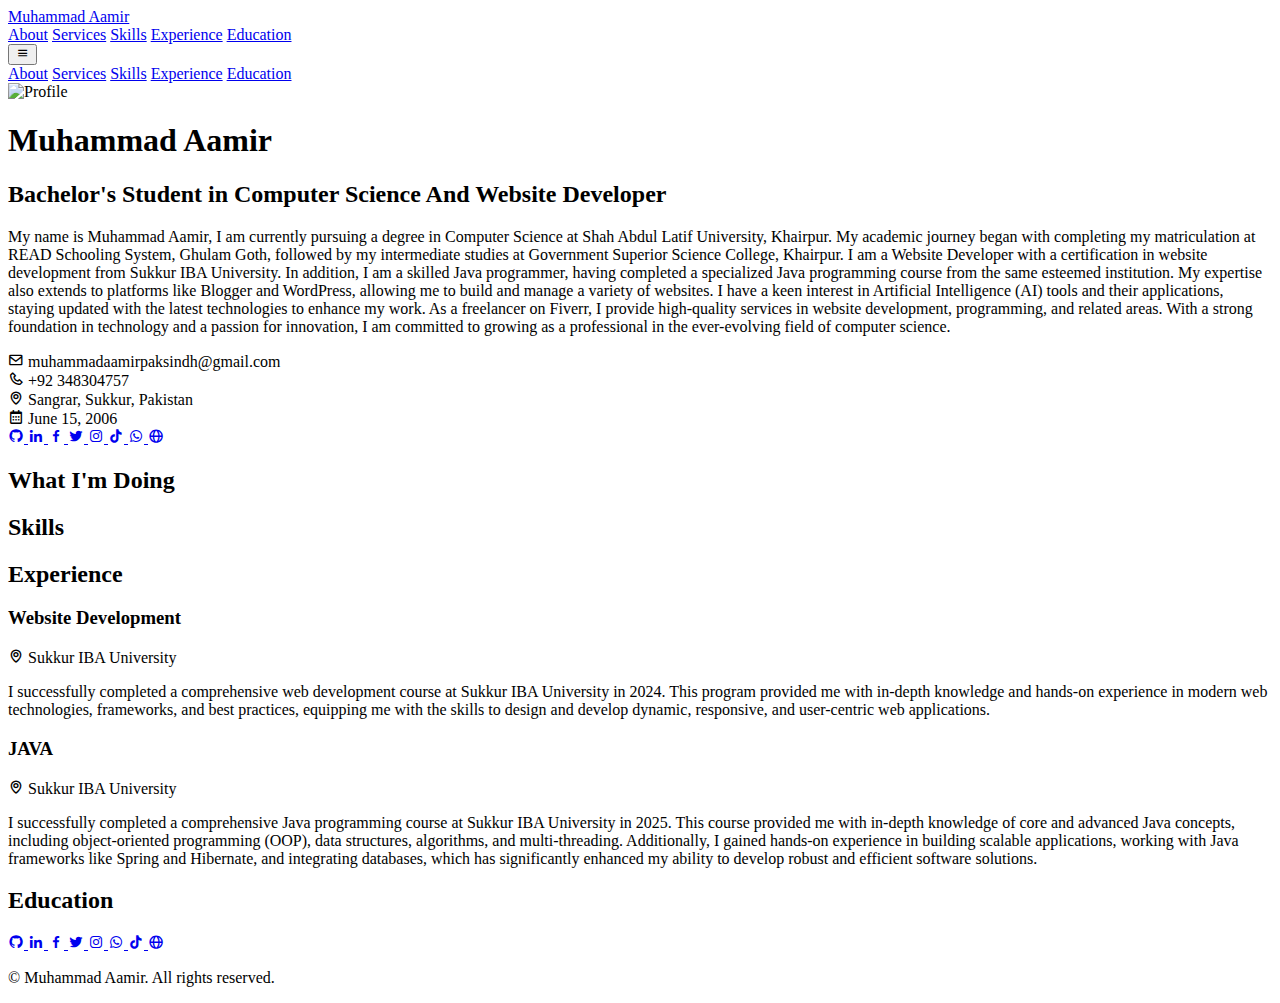
==== index.html @ 749c9304 "Update index.html" ====
<!DOCTYPE html>
<html lang="en">
<head>
    <meta charset="UTF-8">
    <meta name="viewport" content="width=device-width, initial-scale=1.0">
    <title>Muhammad Aamir - Portfolio</title>
    <link rel="stylesheet" href="styles.css">
    <link rel="icon" href="dp.png" type="image/x-icon">
    <link href="https://unpkg.com/boxicons@2.1.4/css/boxicons.min.css" rel="stylesheet">
</head>
<body class="dark">
    <!-- Navigation -->
    <nav class="navbar">
        <div class="container">
            <div class="nav-content">
                <a href="#" class="logo gradient-text">Muhammad Aamir</a>
                
                <div class="nav-links">
                    <a href="#about" class="nav-link">About</a>
                    <a href="#services" class="nav-link">Services</a>
                    <a href="#skills" class="nav-link">Skills</a>
                    <a href="#experience" class="nav-link">Experience</a>
                    <a href="#education" class="nav-link">Education</a>
                </div>

                <button class="mobile-menu-btn">
                    <i class='bx bx-menu'></i>
                </button>
            </div>
        </div>
    </nav>

    <!-- Mobile Menu -->
    <div class="mobile-menu">
        <a href="#about" class="mobile-link">About</a>
        <a href="#services" class="mobile-link">Services</a>
        <a href="#skills" class="mobile-link">Skills</a>
        <a href="#experience" class="mobile-link">Experience</a>
        <a href="#education" class="mobile-link">Education</a>
    </div>

    <!-- Hero Section -->
    <section id="about" class="hero">
        <div class="container">
            <div class="hero-content">
                <div class="profile-container">
                    <div class="profile-border"></div>
                    <img src="dp.png" alt="Profile" class="profile-image">
                </div>
                
                <div class="hero-text">
                    <h1 class="gradient-text">Muhammad Aamir</h1>
                    <h2>Bachelor's Student in Computer Science And Website Developer</h2>
                    <p>My name is Muhammad Aamir, I am currently pursuing a degree in Computer Science at Shah Abdul Latif University, Khairpur. My academic journey began with completing my matriculation at READ Schooling System, Ghulam Goth, followed by my intermediate studies at Government Superior Science College, Khairpur. I am a Website Developer with a certification in website development from Sukkur IBA University. In addition, I am a skilled Java programmer, having completed a specialized Java programming course from the same esteemed institution. My expertise also extends to platforms like Blogger and WordPress, allowing me to build and manage a variety of websites. I have a keen interest in Artificial Intelligence (AI) tools and their applications, staying updated with the latest technologies to enhance my work. As a freelancer on Fiverr, I provide high-quality services in website development, programming, and related areas. With a strong foundation in technology and a passion for innovation, I am committed to growing as a professional in the ever-evolving field of computer science.</p>
                    
                    <div class="contact-info">
                        <div class="info-item email-gradient animate-bounce">
                            <i class='bx bx-envelope'></i>
                            <span>muhammadaamirpaksindh@gmail.com</span>
                        </div>
                        <div class="info-item phone-gradient animate-pulse">
                            <i class='bx bx-phone'></i>
                            <span>+92 348304757</span>
                        </div>
                        <div class="info-item location-gradient animate-bounce">
                            <i class='bx bx-map'></i>
                            <span>Sangrar, Sukkur, Pakistan</span>
                        </div>
                        <div class="info-item birthday-gradient animate-pulse">
                            <i class='bx bx-calendar'></i>
                            <span>June 15, 2006</span>
                        </div>
                    </div>

                    <div class="social-links">
                        <a href="https://github.com/mdaamirmangrio" class="social-icon github">
                            <i class='bx bxl-github'></i>
                        </a>
                        <a href="https://www.linkedin.com/in/muhammad-aamir-islam/" class="social-icon linkedin">
                            <i class='bx bxl-linkedin'></i>
                        </a>
                        <a href="https://www.facebook.com/MdAamirMangrio" class="social-icon facebook">
                            <i class='bx bxl-facebook'></i>
                        </a>
                        <a href="https://x.com/MuhammadAmirIYI" class="social-icon twitter">
                            <i class='bx bxl-twitter'></i>
                        </a>
                        <a href="https://www.instagram.com/aamir_sindh/" class="social-icon instagram">
                            <i class='bx bxl-instagram'></i>
                        </a>
                      
                        </a>
                        <a href="https://www.tiktok.com/@aamir_islam" class="social-icon tiktok">
                            <i class='bx bxl-tiktok'></i>
                        </a>
                        <a href="https://wa.me/+923483047757" class="social-icon whatsapp">
                            <i class='bx bxl-whatsapp'></i>
                        </a>
                    </a>
                    <a href="https://www.fiverr.com/aamirdeveloper1/" class="social-icon globe">
                        <i class='bx bx-globe'></i>
                    </a>
                        
                        </a>
                    </div>
                </div>
            </div>
        </div>
    </section>

    <!-- Services Section -->
    <section id="services" class="services">
        <div class="container">
            <h2 class="section-title gradient-text">What I'm Doing</h2>
            <div class="services-grid">
                <!-- Service cards will be added by JavaScript -->
            </div>
        </div>
    </section>

    <!-- Skills Section -->
    <section id="skills" class="skills">
        <div class="container">
            <h2 class="section-title gradient-text">Skills</h2>
            <div class="skills-container">
                <!-- Skill bars will be added by JavaScript -->
            </div>
        </div>
    </section>

    <!-- Experience Section -->
    <section id="experience" class="experience">
        <div class="container">
            <h2 class="section-title gradient-text">Experience</h2>
            <div class="timeline">
                <div class="timeline-item">
                    <div class="timeline-dot"></div>
                    <div class="timeline-content">
                        <h3 class="gradient-text">Website Development</h3>
                        <div class="timeline-location">
                            <i class='bx bx-map'></i>
                            <span>Sukkur IBA University</span>
                        </div>
                        <p>I successfully completed a comprehensive web development course at Sukkur IBA University in 2024. This program provided me with in-depth knowledge and hands-on experience in modern web technologies, frameworks, and best practices, equipping me with the skills to design and develop dynamic, responsive, and user-centric web applications.</p>
                    </div>
                </div>
                <div class="timeline-item">
                    <div class="timeline-dot"></div>
                    <div class="timeline-content">
                        <h3 class="gradient-text">JAVA</h3>
                        <div class="timeline-location">
                            <i class='bx bx-map'></i>
                            <span>Sukkur IBA University</span>
                        </div>
                        <p>I successfully completed a comprehensive Java programming course at Sukkur IBA University in 2025. This course provided me with in-depth knowledge of core and advanced Java concepts, including object-oriented programming (OOP), data structures, algorithms, and multi-threading. Additionally, I gained hands-on experience in building scalable applications, working with Java frameworks like Spring and Hibernate, and integrating databases, which has significantly enhanced my ability to develop robust and efficient software solutions.</p>
                    </div>
                </div>
            </div>
        </div>
    </section>

    <!-- Education Section -->
    <section id="education" class="education">
        <div class="container">
            <h2 class="section-title gradient-text">Education</h2>
            <div class="timeline">
                <!-- Education items will be added by JavaScript -->
            </div>
        </div>
    </section>

    <!-- Footer -->
    <footer class="footer">
        <div class="container">
            <div class="social-links">
                <a href="https://github.com/mdaamirmangrio" target="_blank" class="social-link">
                    <i class='bx bxl-github'></i>
                </a>
                <a href="https://www.linkedin.com/in/muhammad-aamir-islam/" target="_blank" class="social-link">
                    <i class='bx bxl-linkedin'></i>
                </a>
                <a href="https://www.facebook.com/MdAamirMangrio" target="_blank" class="social-link">
                    <i class='bx bxl-facebook'></i>
                </a>
                <a href="https://x.com/MuhammadAmirIYI" target="_blank" class="social-link">
                    <i class='bx bxl-twitter'></i>
                </a>
                <a href="https://www.instagram.com/aamir_sindh/" target="_blank" class="social-link">
                    <i class='bx bxl-instagram'></i>
                </a>
                <a href="https://wa.me/+923483047757" target="_blank" class="social-link">
                    <i class='bx bxl-whatsapp'></i>
                </a>
                <a href="https://www.tiktok.com/@aamir_islam" target="_blank" class="social-link">
                    <i class='bx bxl-tiktok'></i>
                </a>
               
            
                <a href="https://www.fiverr.com/aamirdeveloper1/" target="_blank" class="social-link">
                    <i class='bx bx-globe'></i>
                </a>
            </div>
            <p class="copyright">© <span id="year"></span> Muhammad Aamir. All rights reserved.</p>
        </div>
    </footer>

    <script src="script.js"></script>
</body>
</html>
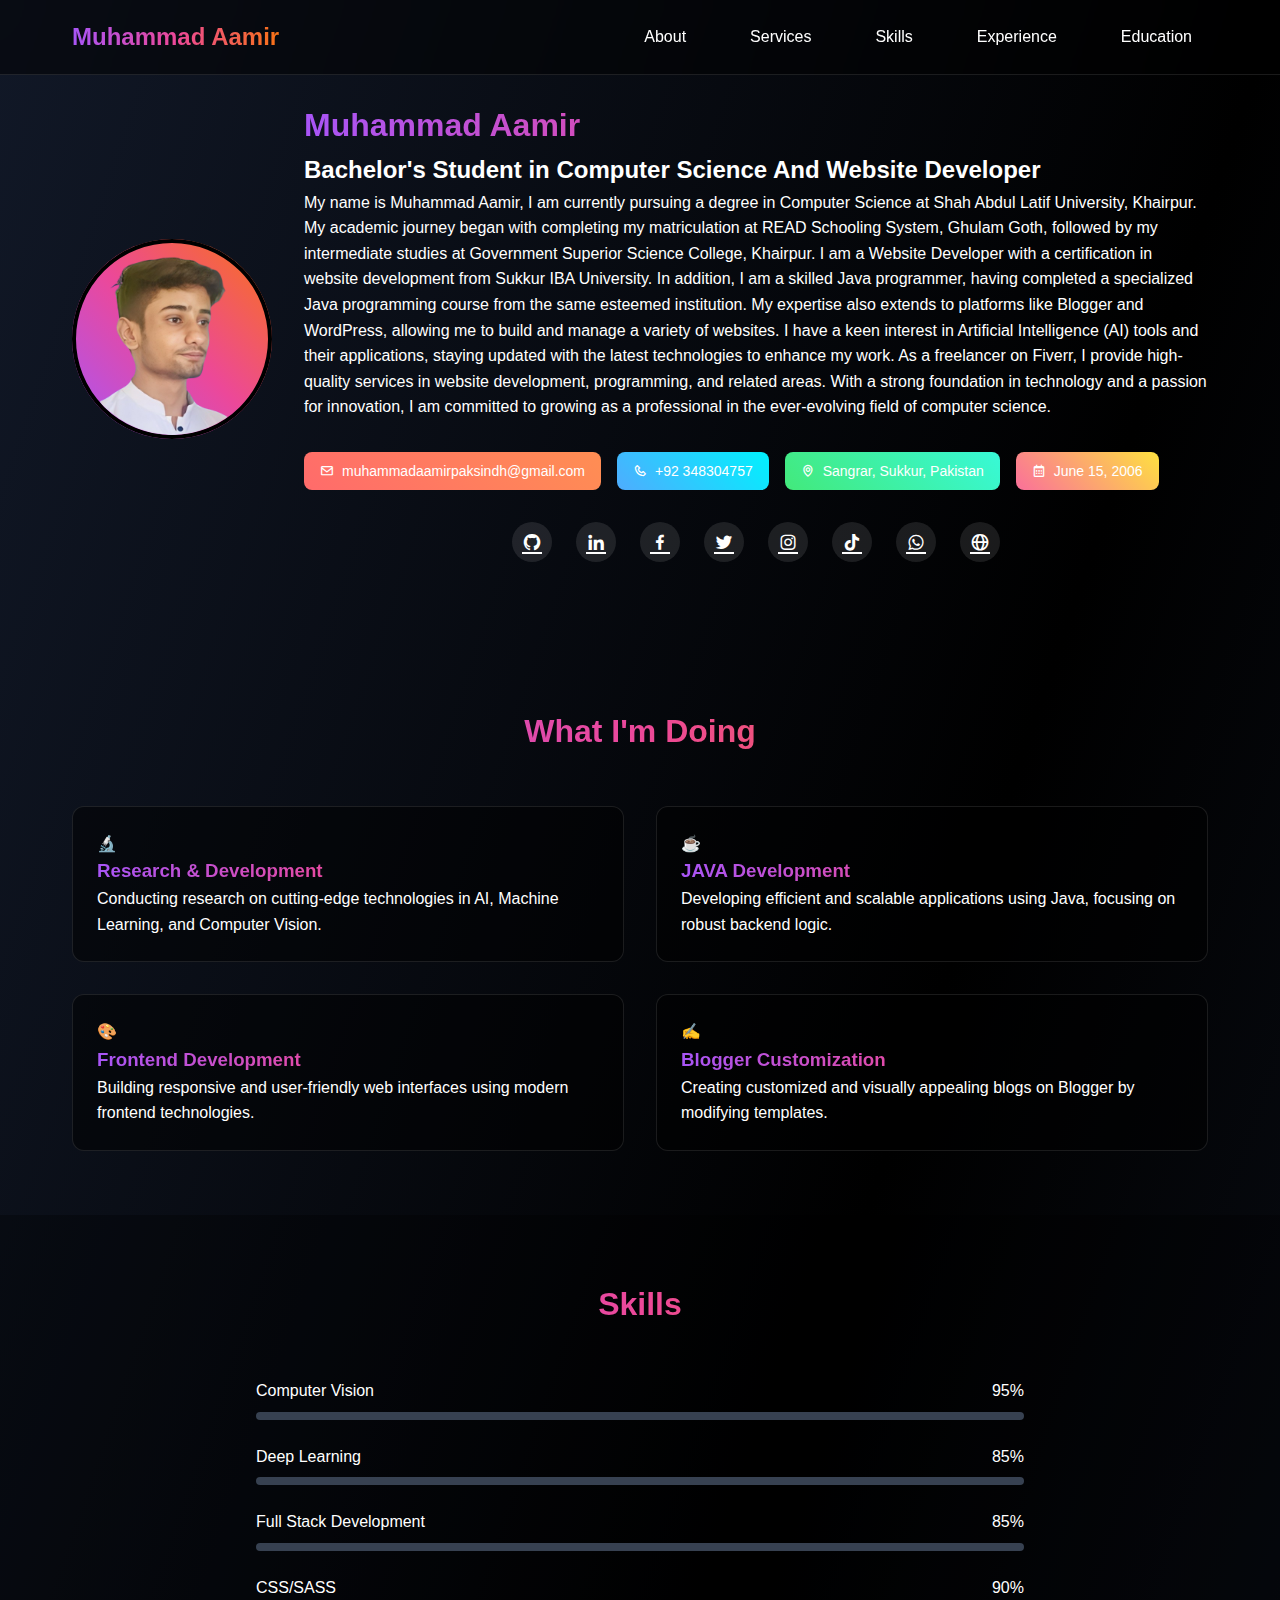
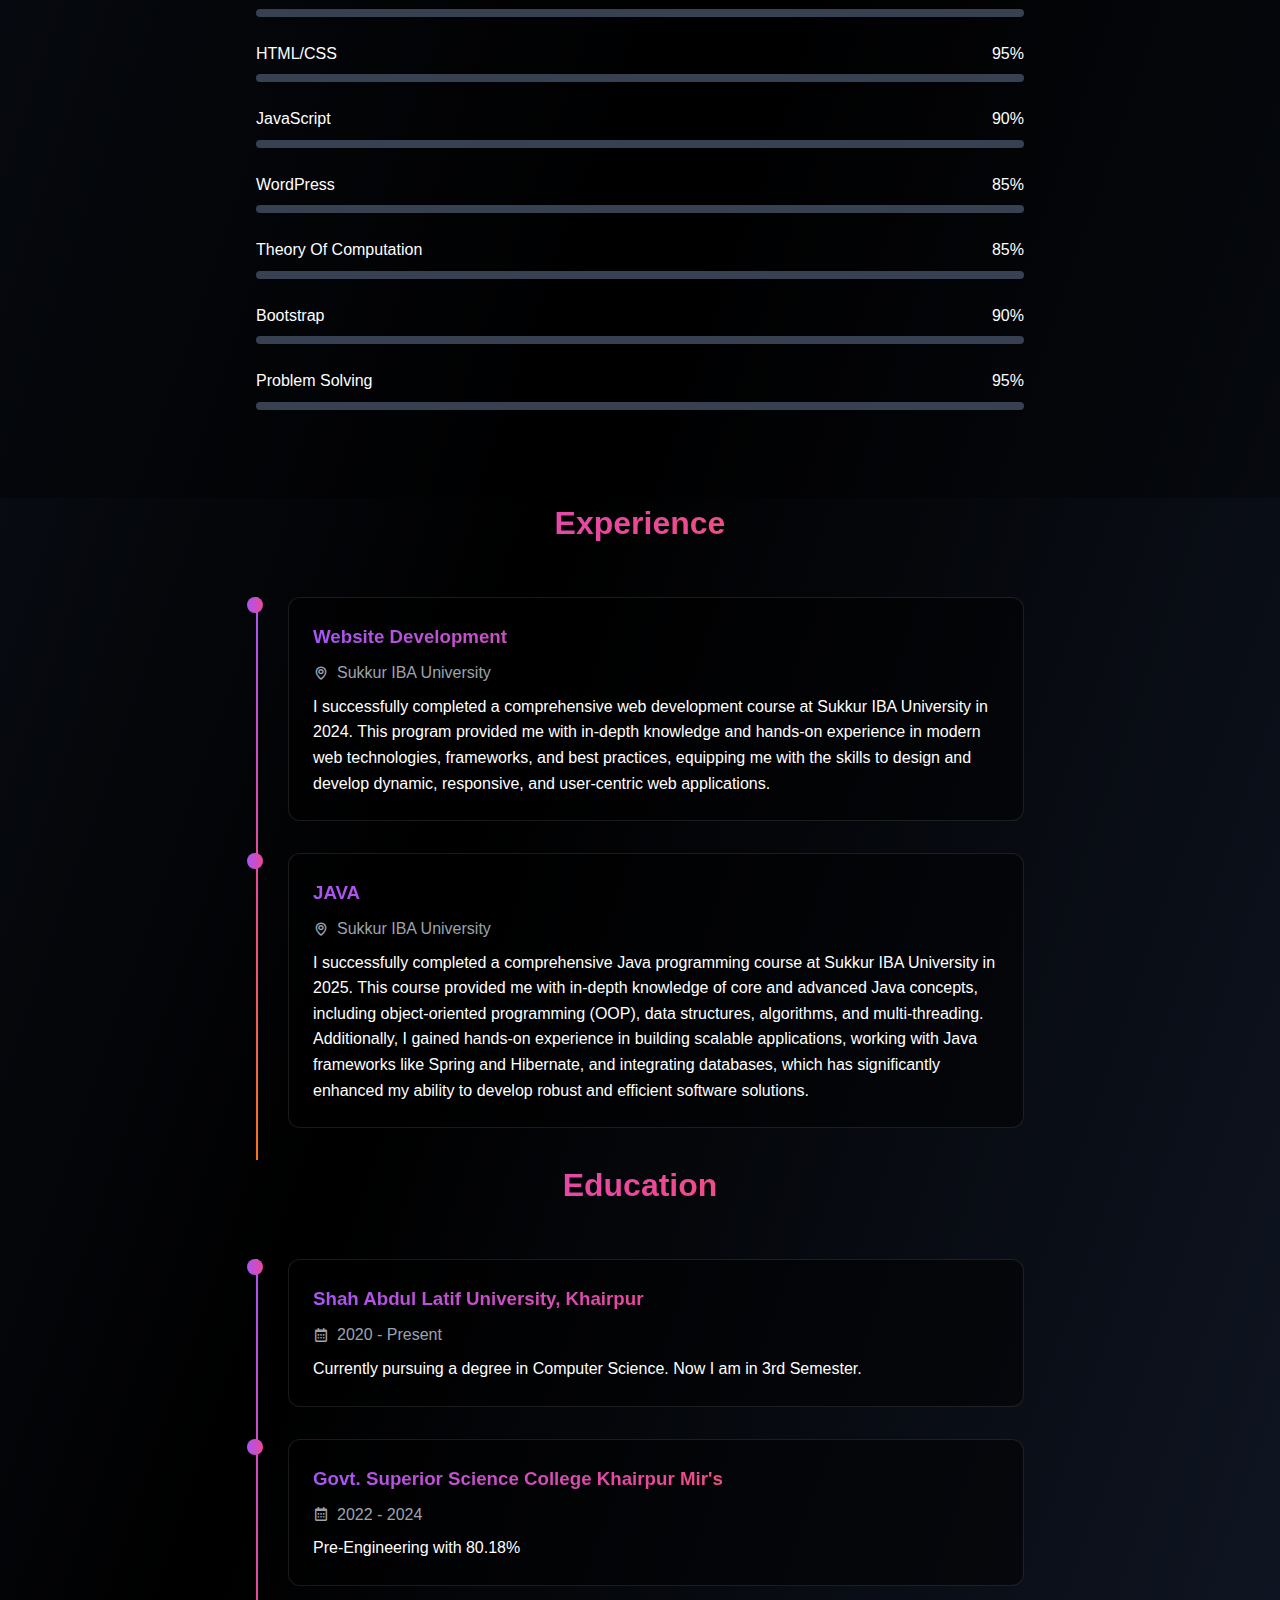
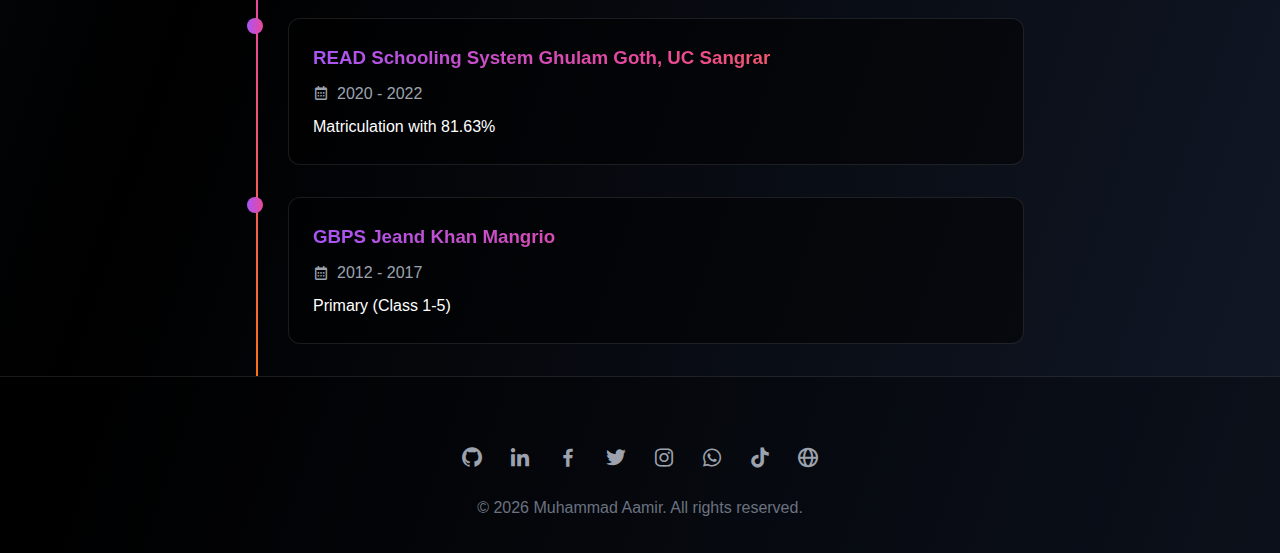
==== commit bde3d76b: "Add files via upload" ====
--- a/index.html
+++ b/index.html
@@ -1,209 +1,209 @@
-<!DOCTYPE html>
-<html lang="en">
-<head>
-    <meta charset="UTF-8">
-    <meta name="viewport" content="width=device-width, initial-scale=1.0">
-    <title>Muhammad Aamir - Portfolio</title>
-    <link rel="stylesheet" href="styles.css">
-    <link rel="icon" href="dp.png" type="image/x-icon">
-    <link href="https://unpkg.com/boxicons@2.1.4/css/boxicons.min.css" rel="stylesheet">
-</head>
-<body class="dark">
-    <!-- Navigation -->
-    <nav class="navbar">
-        <div class="container">
-            <div class="nav-content">
-                <a href="#" class="logo gradient-text">Muhammad Aamir</a>
-                
-                <div class="nav-links">
-                    <a href="#about" class="nav-link">About</a>
-                    <a href="#services" class="nav-link">Services</a>
-                    <a href="#skills" class="nav-link">Skills</a>
-                    <a href="#experience" class="nav-link">Experience</a>
-                    <a href="#education" class="nav-link">Education</a>
-                </div>
-
-                <button class="mobile-menu-btn">
-                    <i class='bx bx-menu'></i>
-                </button>
-            </div>
-        </div>
-    </nav>
-
-    <!-- Mobile Menu -->
-    <div class="mobile-menu">
-        <a href="#about" class="mobile-link">About</a>
-        <a href="#services" class="mobile-link">Services</a>
-        <a href="#skills" class="mobile-link">Skills</a>
-        <a href="#experience" class="mobile-link">Experience</a>
-        <a href="#education" class="mobile-link">Education</a>
-    </div>
-
-    <!-- Hero Section -->
-    <section id="about" class="hero">
-        <div class="container">
-            <div class="hero-content">
-                <div class="profile-container">
-                    <div class="profile-border"></div>
-                    <img src="dp.png" alt="Profile" class="profile-image">
-                </div>
-                
-                <div class="hero-text">
-                    <h1 class="gradient-text">Muhammad Aamir</h1>
-                    <h2>Bachelor's Student in Computer Science And Website Developer</h2>
-                    <p>My name is Muhammad Aamir, I am currently pursuing a degree in Computer Science at Shah Abdul Latif University, Khairpur. My academic journey began with completing my matriculation at READ Schooling System, Ghulam Goth, followed by my intermediate studies at Government Superior Science College, Khairpur. I am a Website Developer with a certification in website development from Sukkur IBA University. In addition, I am a skilled Java programmer, having completed a specialized Java programming course from the same esteemed institution. My expertise also extends to platforms like Blogger and WordPress, allowing me to build and manage a variety of websites. I have a keen interest in Artificial Intelligence (AI) tools and their applications, staying updated with the latest technologies to enhance my work. As a freelancer on Fiverr, I provide high-quality services in website development, programming, and related areas. With a strong foundation in technology and a passion for innovation, I am committed to growing as a professional in the ever-evolving field of computer science.</p>
-                    
-                    <div class="contact-info">
-                        <div class="info-item email-gradient animate-bounce">
-                            <i class='bx bx-envelope'></i>
-                            <span>muhammadaamirpaksindh@gmail.com</span>
-                        </div>
-                        <div class="info-item phone-gradient animate-pulse">
-                            <i class='bx bx-phone'></i>
-                            <span>+92 348304757</span>
-                        </div>
-                        <div class="info-item location-gradient animate-bounce">
-                            <i class='bx bx-map'></i>
-                            <span>Sangrar, Sukkur, Pakistan</span>
-                        </div>
-                        <div class="info-item birthday-gradient animate-pulse">
-                            <i class='bx bx-calendar'></i>
-                            <span>June 15, 2006</span>
-                        </div>
-                    </div>
-
-                    <div class="social-links">
-                        <a href="https://github.com/mdaamirmangrio" class="social-icon github">
-                            <i class='bx bxl-github'></i>
-                        </a>
-                        <a href="https://www.linkedin.com/in/muhammad-aamir-islam/" class="social-icon linkedin">
-                            <i class='bx bxl-linkedin'></i>
-                        </a>
-                        <a href="https://www.facebook.com/MdAamirMangrio" class="social-icon facebook">
-                            <i class='bx bxl-facebook'></i>
-                        </a>
-                        <a href="https://x.com/MuhammadAmirIYI" class="social-icon twitter">
-                            <i class='bx bxl-twitter'></i>
-                        </a>
-                        <a href="https://www.instagram.com/aamir_sindh/" class="social-icon instagram">
-                            <i class='bx bxl-instagram'></i>
-                        </a>
-                      
-                        </a>
-                        <a href="https://www.tiktok.com/@aamir_islam" class="social-icon tiktok">
-                            <i class='bx bxl-tiktok'></i>
-                        </a>
-                        <a href="https://wa.me/+923483047757" class="social-icon whatsapp">
-                            <i class='bx bxl-whatsapp'></i>
-                        </a>
-                    </a>
-                    <a href="https://www.fiverr.com/aamirdeveloper1/" class="social-icon globe">
-                        <i class='bx bx-globe'></i>
-                    </a>
-                        
-                        </a>
-                    </div>
-                </div>
-            </div>
-        </div>
-    </section>
-
-    <!-- Services Section -->
-    <section id="services" class="services">
-        <div class="container">
-            <h2 class="section-title gradient-text">What I'm Doing</h2>
-            <div class="services-grid">
-                <!-- Service cards will be added by JavaScript -->
-            </div>
-        </div>
-    </section>
-
-    <!-- Skills Section -->
-    <section id="skills" class="skills">
-        <div class="container">
-            <h2 class="section-title gradient-text">Skills</h2>
-            <div class="skills-container">
-                <!-- Skill bars will be added by JavaScript -->
-            </div>
-        </div>
-    </section>
-
-    <!-- Experience Section -->
-    <section id="experience" class="experience">
-        <div class="container">
-            <h2 class="section-title gradient-text">Experience</h2>
-            <div class="timeline">
-                <div class="timeline-item">
-                    <div class="timeline-dot"></div>
-                    <div class="timeline-content">
-                        <h3 class="gradient-text">Website Development</h3>
-                        <div class="timeline-location">
-                            <i class='bx bx-map'></i>
-                            <span>Sukkur IBA University</span>
-                        </div>
-                        <p>I successfully completed a comprehensive web development course at Sukkur IBA University in 2024. This program provided me with in-depth knowledge and hands-on experience in modern web technologies, frameworks, and best practices, equipping me with the skills to design and develop dynamic, responsive, and user-centric web applications.</p>
-                    </div>
-                </div>
-                <div class="timeline-item">
-                    <div class="timeline-dot"></div>
-                    <div class="timeline-content">
-                        <h3 class="gradient-text">JAVA</h3>
-                        <div class="timeline-location">
-                            <i class='bx bx-map'></i>
-                            <span>Sukkur IBA University</span>
-                        </div>
-                        <p>I successfully completed a comprehensive Java programming course at Sukkur IBA University in 2025. This course provided me with in-depth knowledge of core and advanced Java concepts, including object-oriented programming (OOP), data structures, algorithms, and multi-threading. Additionally, I gained hands-on experience in building scalable applications, working with Java frameworks like Spring and Hibernate, and integrating databases, which has significantly enhanced my ability to develop robust and efficient software solutions.</p>
-                    </div>
-                </div>
-            </div>
-        </div>
-    </section>
-
-    <!-- Education Section -->
-    <section id="education" class="education">
-        <div class="container">
-            <h2 class="section-title gradient-text">Education</h2>
-            <div class="timeline">
-                <!-- Education items will be added by JavaScript -->
-            </div>
-        </div>
-    </section>
-
-    <!-- Footer -->
-    <footer class="footer">
-        <div class="container">
-            <div class="social-links">
-                <a href="https://github.com/mdaamirmangrio" target="_blank" class="social-link">
-                    <i class='bx bxl-github'></i>
-                </a>
-                <a href="https://www.linkedin.com/in/muhammad-aamir-islam/" target="_blank" class="social-link">
-                    <i class='bx bxl-linkedin'></i>
-                </a>
-                <a href="https://www.facebook.com/MdAamirMangrio" target="_blank" class="social-link">
-                    <i class='bx bxl-facebook'></i>
-                </a>
-                <a href="https://x.com/MuhammadAmirIYI" target="_blank" class="social-link">
-                    <i class='bx bxl-twitter'></i>
-                </a>
-                <a href="https://www.instagram.com/aamir_sindh/" target="_blank" class="social-link">
-                    <i class='bx bxl-instagram'></i>
-                </a>
-                <a href="https://wa.me/+923483047757" target="_blank" class="social-link">
-                    <i class='bx bxl-whatsapp'></i>
-                </a>
-                <a href="https://www.tiktok.com/@aamir_islam" target="_blank" class="social-link">
-                    <i class='bx bxl-tiktok'></i>
-                </a>
-               
-            
-                <a href="https://www.fiverr.com/aamirdeveloper1/" target="_blank" class="social-link">
-                    <i class='bx bx-globe'></i>
-                </a>
-            </div>
-            <p class="copyright">© <span id="year"></span> Muhammad Aamir. All rights reserved.</p>
-        </div>
-    </footer>
-
-    <script src="script.js"></script>
-</body>
-</html>
+<!DOCTYPE html>
+<html lang="en">
+<head>
+    <meta charset="UTF-8">
+    <meta name="viewport" content="width=device-width, initial-scale=1.0">
+    <title>Muhammad Aamir - Portfolio</title>
+    <link rel="stylesheet" href="styles.css">
+    <link rel="icon" href="dp.png" type="image/x-icon">
+    <link href="https://unpkg.com/boxicons@2.1.4/css/boxicons.min.css" rel="stylesheet">
+</head>
+<body class="dark">
+    <!-- Navigation -->
+    <nav class="navbar">
+        <div class="container">
+            <div class="nav-content">
+                <a href="#" class="logo gradient-text">Muhammad Aamir</a>
+                
+                <div class="nav-links">
+                    <a href="#about" class="nav-link">About</a>
+                    <a href="#services" class="nav-link">Services</a>
+                    <a href="#skills" class="nav-link">Skills</a>
+                    <a href="#experience" class="nav-link">Experience</a>
+                    <a href="#education" class="nav-link">Education</a>
+                </div>
+
+                <button class="mobile-menu-btn">
+                    <i class='bx bx-menu'></i>
+                </button>
+            </div>
+        </div>
+    </nav>
+
+    <!-- Mobile Menu -->
+    <div class="mobile-menu">
+        <a href="#about" class="mobile-link">About</a>
+        <a href="#services" class="mobile-link">Services</a>
+        <a href="#skills" class="mobile-link">Skills</a>
+        <a href="#experience" class="mobile-link">Experience</a>
+        <a href="#education" class="mobile-link">Education</a>
+    </div>
+
+    <!-- Hero Section -->
+    <section id="about" class="hero">
+        <div class="container">
+            <div class="hero-content">
+                <div class="profile-container">
+                    <div class="profile-border"></div>
+                    <img src="dp.png" alt="Profile" class="profile-image">
+                </div>
+                
+                <div class="hero-text">
+                    <h1 class="gradient-text">Muhammad Aamir</h1>
+                    <h2>Bachelor's Student in Computer Science And Website Developer</h2>
+                    <p>My name is Muhammad Aamir, I am currently pursuing a degree in Computer Science at Shah Abdul Latif University, Khairpur. My academic journey began with completing my matriculation at READ Schooling System, Ghulam Goth, followed by my intermediate studies at Government Superior Science College, Khairpur. I am a Website Developer with a certification in website development from Sukkur IBA University. In addition, I am a skilled Java programmer, having completed a specialized Java programming course from the same esteemed institution. My expertise also extends to platforms like Blogger and WordPress, allowing me to build and manage a variety of websites. I have a keen interest in Artificial Intelligence (AI) tools and their applications, staying updated with the latest technologies to enhance my work. As a freelancer on Fiverr, I provide high-quality services in website development, programming, and related areas. With a strong foundation in technology and a passion for innovation, I am committed to growing as a professional in the ever-evolving field of computer science.</p>
+                    
+                    <div class="contact-info">
+                        <div class="info-item email-gradient animate-bounce">
+                            <i class='bx bx-envelope'></i>
+                            <span>muhammadaamirpaksindh@gmail.com</span>
+                        </div>
+                        <div class="info-item phone-gradient animate-pulse">
+                            <i class='bx bx-phone'></i>
+                            <span>+92 348304757</span>
+                        </div>
+                        <div class="info-item location-gradient animate-bounce">
+                            <i class='bx bx-map'></i>
+                            <span>Sangrar, Sukkur, Pakistan</span>
+                        </div>
+                        <div class="info-item birthday-gradient animate-pulse">
+                            <i class='bx bx-calendar'></i>
+                            <span>June 15, 2006</span>
+                        </div>
+                    </div>
+
+                    <div class="social-links">
+                        <a href="https://github.com/mdaamirmangrio" class="social-icon github">
+                            <i class='bx bxl-github'></i>
+                        </a>
+                        <a href="https://www.linkedin.com/in/muhammad-aamir-islam/" class="social-icon linkedin">
+                            <i class='bx bxl-linkedin'></i>
+                        </a>
+                        <a href="https://www.facebook.com/MdAamirMangrio" class="social-icon facebook">
+                            <i class='bx bxl-facebook'></i>
+                        </a>
+                        <a href="https://x.com/MuhammadAmirIYI" class="social-icon twitter">
+                            <i class='bx bxl-twitter'></i>
+                        </a>
+                        <a href="https://www.instagram.com/aamir_sindh/" class="social-icon instagram">
+                            <i class='bx bxl-instagram'></i>
+                        </a>
+                      
+                        </a>
+                        <a href="https://www.tiktok.com/@aamir_islam" class="social-icon tiktok">
+                            <i class='bx bxl-tiktok'></i>
+                        </a>
+                        <a href="https://wa.me/+923483047757" class="social-icon whatsapp">
+                            <i class='bx bxl-whatsapp'></i>
+                        </a>
+                    </a>
+                    <a href="https://www.fiverr.com/aamirdeveloper1/" class="social-icon globe">
+                        <i class='bx bx-globe'></i>
+                    </a>
+                        
+                        </a>
+                    </div>
+                </div>
+            </div>
+        </div>
+    </section>
+
+    <!-- Services Section -->
+    <section id="services" class="services">
+        <div class="container">
+            <h2 class="section-title gradient-text">What I'm Doing</h2>
+            <div class="services-grid">
+                <!-- Service cards will be added by JavaScript -->
+            </div>
+        </div>
+    </section>
+
+    <!-- Skills Section -->
+    <section id="skills" class="skills">
+        <div class="container">
+            <h2 class="section-title gradient-text">Skills</h2>
+            <div class="skills-container">
+                <!-- Skill bars will be added by JavaScript -->
+            </div>
+        </div>
+    </section>
+
+    <!-- Experience Section -->
+    <section id="experience" class="experience">
+        <div class="container">
+            <h2 class="section-title gradient-text">Experience</h2>
+            <div class="timeline">
+                <div class="timeline-item">
+                    <div class="timeline-dot"></div>
+                    <div class="timeline-content">
+                        <h3 class="gradient-text">Website Development</h3>
+                        <div class="timeline-location">
+                            <i class='bx bx-map'></i>
+                            <span>Sukkur IBA University</span>
+                        </div>
+                        <p>I successfully completed a comprehensive web development course at Sukkur IBA University in 2024. This program provided me with in-depth knowledge and hands-on experience in modern web technologies, frameworks, and best practices, equipping me with the skills to design and develop dynamic, responsive, and user-centric web applications.</p>
+                    </div>
+                </div>
+                <div class="timeline-item">
+                    <div class="timeline-dot"></div>
+                    <div class="timeline-content">
+                        <h3 class="gradient-text">JAVA</h3>
+                        <div class="timeline-location">
+                            <i class='bx bx-map'></i>
+                            <span>Sukkur IBA University</span>
+                        </div>
+                        <p>I successfully completed a comprehensive Java programming course at Sukkur IBA University in 2025. This course provided me with in-depth knowledge of core and advanced Java concepts, including object-oriented programming (OOP), data structures, algorithms, and multi-threading. Additionally, I gained hands-on experience in building scalable applications, working with Java frameworks like Spring and Hibernate, and integrating databases, which has significantly enhanced my ability to develop robust and efficient software solutions.</p>
+                    </div>
+                </div>
+            </div>
+        </div>
+    </section>
+
+    <!-- Education Section -->
+    <section id="education" class="education">
+        <div class="container">
+            <h2 class="section-title gradient-text">Education</h2>
+            <div class="timeline">
+                <!-- Education items will be added by JavaScript -->
+            </div>
+        </div>
+    </section>
+
+    <!-- Footer -->
+    <footer class="footer">
+        <div class="container">
+            <div class="social-links">
+                <a href="https://github.com/mdaamirmangrio" target="_blank" class="social-link">
+                    <i class='bx bxl-github'></i>
+                </a>
+                <a href="https://www.linkedin.com/in/muhammad-aamir-islam/" target="_blank" class="social-link">
+                    <i class='bx bxl-linkedin'></i>
+                </a>
+                <a href="https://www.facebook.com/MdAamirMangrio" target="_blank" class="social-link">
+                    <i class='bx bxl-facebook'></i>
+                </a>
+                <a href="https://x.com/MuhammadAmirIYI" target="_blank" class="social-link">
+                    <i class='bx bxl-twitter'></i>
+                </a>
+                <a href="https://www.instagram.com/aamir_sindh/" target="_blank" class="social-link">
+                    <i class='bx bxl-instagram'></i>
+                </a>
+                <a href="https://wa.me/+923483047757" target="_blank" class="social-link">
+                    <i class='bx bxl-whatsapp'></i>
+                </a>
+                <a href="https://www.tiktok.com/@aamir_islam" target="_blank" class="social-link">
+                    <i class='bx bxl-tiktok'></i>
+                </a>
+               
+            
+                <a href="https://www.fiverr.com/aamirdeveloper1/" target="_blank" class="social-link">
+                    <i class='bx bx-globe'></i>
+                </a>
+            </div>
+            <p class="copyright">© <span id="year"></span> Muhammad Aamir. All rights reserved.</p>
+        </div>
+    </footer>
+
+    <script src="script.js"></script>
+</body>
+</html>--- a/styles.css
+++ b/styles.css
@@ -0,0 +1,436 @@
+/* Base Styles */
+:root {
+    --background: #000000;
+    --foreground: #ffffff;
+    --primary: #a855f7;
+    --secondary: #ec4899;
+    --accent: #f97316;
+    --muted: #6b7280;
+    --border: rgba(255, 255, 255, 0.1);
+}
+
+* {
+    margin: 0;
+    padding: 0;
+    box-sizing: border-box;
+}
+
+html {
+    scroll-behavior: smooth;
+}
+
+body {
+    font-family: -apple-system, BlinkMacSystemFont, "Segoe UI", Roboto, "Helvetica Neue", Arial, sans-serif;
+    background: linear-gradient(to bottom right, #111827, #000000, #111827);
+    color: var(--foreground);
+    line-height: 1.6;
+    min-height: 100vh;
+}
+
+.container {
+    max-width: 1200px;
+    margin: 0 auto;
+    padding: 0 2rem;
+}
+
+/* Navigation */
+.navbar {
+    position: fixed;
+    top: 0;
+    width: 100%;
+    background: rgba(0, 0, 0, 0.5);
+    backdrop-filter: blur(10px);
+    border-bottom: 1px solid var(--border);
+    z-index: 1000;
+}
+
+.nav-content {
+    display: flex;
+    justify-content: space-between;
+    align-items: center;
+    padding: 1rem 0;
+}
+
+.logo {
+    font-size: 1.5rem;
+    font-weight: bold;
+    text-decoration: none;
+}
+
+.nav-links {
+    display: none;
+}
+
+.nav-link {
+    color: var(--foreground);
+    text-decoration: none;
+    padding: 0.5rem 1rem;
+    transition: color 0.3s ease;
+}
+
+.nav-link:hover {
+    color: var(--primary);
+}
+
+.mobile-menu-btn {
+    background: none;
+    border: none;
+    color: var(--foreground);
+    font-size: 1.5rem;
+    cursor: pointer;
+}
+
+/* Mobile Menu */
+.mobile-menu {
+    display: none;
+    position: fixed;
+    top: 70px;
+    left: 0;
+    right: 0;
+    background: rgba(0, 0, 0, 0.9);
+    padding: 1rem;
+    border-bottom: 1px solid var(--border);
+}
+
+.mobile-menu.active {
+    display: flex;
+    flex-direction: column;
+}
+
+.mobile-link {
+    color: var(--foreground);
+    text-decoration: none;
+    padding: 0.5rem 1rem;
+    transition: color 0.3s ease;
+}
+
+.mobile-link:hover {
+    color: var(--primary);
+}
+
+/* Hero Section */
+.hero {
+    padding-top: 100px;
+    padding-bottom: 4rem;
+}
+
+.hero-content {
+    display: grid;
+    gap: 2rem;
+}
+
+.profile-container {
+    position: relative;
+    width: 200px;
+    height: 200px;
+    margin: 0 auto;
+}
+
+.profile-border {
+    position: absolute;
+    inset: 0;
+    border-radius: 50%;
+    background: linear-gradient(45deg, var(--primary), var(--secondary), var(--accent));
+    animation: rotate 8s linear infinite;
+}
+
+.profile-image {
+    position: absolute;
+    width: 100%;
+    border-radius: 50%;
+    object-fit: cover;
+    border: 4px solid var(--background);
+}
+
+/* Contact Info */
+.contact-info {
+    display: flex;
+    flex-wrap: wrap;
+    gap: 1rem;
+    margin: 2rem 0;
+}
+
+.info-item {
+    display: flex;
+    align-items: center;
+    gap: 0.5rem;
+    padding: 0.5rem 1rem;
+    border-radius: 0.5rem;
+    font-size: 0.875rem;
+    transition: transform 0.3s ease;
+}
+
+.email-gradient {
+    background: linear-gradient(45deg, #ff6b6b, #ff8e53);
+}
+
+.phone-gradient {
+    background: linear-gradient(45deg, #4facfe, #00f2fe);
+}
+
+.location-gradient {
+    background: linear-gradient(45deg, #43e97b, #38f9d7);
+}
+
+.birthday-gradient {
+    background: linear-gradient(45deg, #fa709a, #fee140);
+}
+
+.info-item:hover {
+    transform: translateY(-3px);
+}
+
+/* Social Links */
+.social-links {
+    display: flex;
+    flex-wrap: wrap;
+    gap: 1rem;
+    margin-top: 2rem;
+}
+
+.social-icon {
+    width: 40px;
+    height: 40px;
+    display: flex;
+    align-items: center;
+    justify-content: center;
+    border-radius: 50%;
+    background: rgba(255, 255, 255, 0.1);
+    color: var(--foreground);
+    font-size: 1.25rem;
+    transition: all 0.3s ease;
+}
+
+.social-icon:hover {
+    transform: translateY(-3px) rotate(360deg);
+}
+
+.github:hover { background: #333; }
+.linkedin:hover { background: #0077b5; }
+.facebook:hover { background: #1877f2; }
+.twitter:hover { background: #1da1f2; }
+.instagram:hover { 
+    background: linear-gradient(45deg, #405de6, #5851db, #833ab4, #c13584, #e1306c, #fd1d1d);
+}
+.youtube:hover { background: #ff0000; }
+.fiverr:hover { background: #1dbf73; }
+
+/* Animations */
+@keyframes rotate {
+    from { transform: rotate(0deg); }
+    to { transform: rotate(360deg); }
+}
+
+@keyframes bounce {
+    0%, 100% { transform: translateY(0); }
+    50% { transform: translateY(-5px); }
+}
+
+@keyframes pulse {
+    0%, 100% { opacity: 1; }
+    50% { opacity: 0.7; }
+}
+
+.animate-bounce {
+    animation: bounce 2s infinite;
+}
+
+.animate-pulse {
+    animation: pulse 2s infinite;
+}
+/* Services Section */
+.services {
+    padding: 4rem 0;
+}
+
+.section-title {
+    font-size: 2rem;
+    text-align: center;
+    margin-bottom: 3rem;
+}
+
+.services-grid {
+    display: grid;
+    gap: 2rem;
+}
+
+.service-card {
+    background: rgba(0, 0, 0, 0.5);
+    border: 1px solid var(--border);
+    border-radius: 0.75rem;
+    padding: 1.5rem;
+    transition: transform 0.3s ease;
+}
+
+.service-card:hover {
+    transform: translateY(-5px);
+}
+
+/* Skills Section */
+.skills {
+    padding: 4rem 0;
+    background: rgba(0, 0, 0, 0.3);
+}
+
+.skills-container {
+    max-width: 768px;
+    margin: 0 auto;
+}
+
+.skill-item {
+    margin-bottom: 1.5rem;
+}
+
+.skill-info {
+    display: flex;
+    justify-content: space-between;
+    margin-bottom: 0.5rem;
+}
+
+.skill-bar {
+    height: 8px;
+    background: #374151;
+    border-radius: 9999px;
+    overflow: hidden;
+}
+
+.skill-progress {
+    height: 100%;
+    background: linear-gradient(to right, var(--primary), var(--secondary), var(--accent));
+    width: 0;
+    transition: width 1s ease-out;
+}
+
+/* Experience & Education Timeline */
+.timeline {
+    max-width: 768px;
+    margin: 0 auto;
+    position: relative;
+}
+
+.timeline::before {
+    content: '';
+    position: absolute;
+    left: 0;
+    top: 0;
+    height: 100%;
+    width: 2px;
+    background: linear-gradient(to bottom, var(--primary), var(--secondary), var(--accent));
+}
+
+.timeline-item {
+    position: relative;
+    padding-left: 2rem;
+    padding-bottom: 2rem;
+}
+
+.timeline-dot {
+    position: absolute;
+    left: -9px;
+    top: 0;
+    width: 16px;
+    height: 16px;
+    border-radius: 50%;
+    background: linear-gradient(to right, var(--primary), var(--secondary));
+}
+
+.timeline-content {
+    background: rgba(0, 0, 0, 0.5);
+    border: 1px solid var(--border);
+    border-radius: 0.75rem;
+    padding: 1.5rem;
+}
+
+.timeline-location {
+    display: flex;
+    align-items: center;
+    gap: 0.5rem;
+    color: #9ca3af;
+    margin: 0.5rem 0;
+}
+
+/* Footer */
+.footer {
+    padding: 2rem 0;
+    border-top: 1px solid var(--border);
+    background: rgba(0, 0, 0, 0.3);
+}
+
+.social-links {
+    display: flex;
+    justify-content: center;
+    gap: 1.5rem;
+    margin-bottom: 1rem;
+}
+
+.social-link {
+    color: #9ca3af;
+    font-size: 1.5rem;
+    transition: all 0.3s ease;
+}
+
+.social-link:hover {
+    color: var(--primary);
+    transform: scale(1.2) rotate(360deg);
+}
+
+.copyright {
+    text-align: center;
+    color: #6b7280;
+}
+
+/* Utilities */
+.gradient-text {
+    background: linear-gradient(to right, var(--primary), var(--secondary), var(--accent));
+    -webkit-background-clip: text;
+    background-clip: text;
+    color: transparent;
+}
+
+@keyframes spin {
+    from {
+        transform: rotate(0deg);
+    }
+    to {
+        transform: rotate(360deg);
+    }
+}
+
+/* Responsive Design */
+@media (min-width: 768px) {
+    .nav-links {
+        display: flex;
+        gap: 2rem;
+    }
+
+    .mobile-menu-btn {
+        display: none;
+    }
+
+    .hero-content {
+        grid-template-columns: auto 1fr;
+        align-items: center;
+    }
+
+    .services-grid {
+        grid-template-columns: repeat(2, 1fr);
+    }
+}
+
+/* Custom Scrollbar */
+::-webkit-scrollbar {
+    width: 10px;
+}
+
+::-webkit-scrollbar-track {
+    background: #000000;
+}
+
+::-webkit-scrollbar-thumb {
+    background: linear-gradient(to bottom, var(--primary), var(--secondary), var(--accent));
+    border-radius: 5px;
+}
+
+::-webkit-scrollbar-thumb:hover {
+    background: linear-gradient(to bottom, #9333ea, #db2777, #ea580c);
+}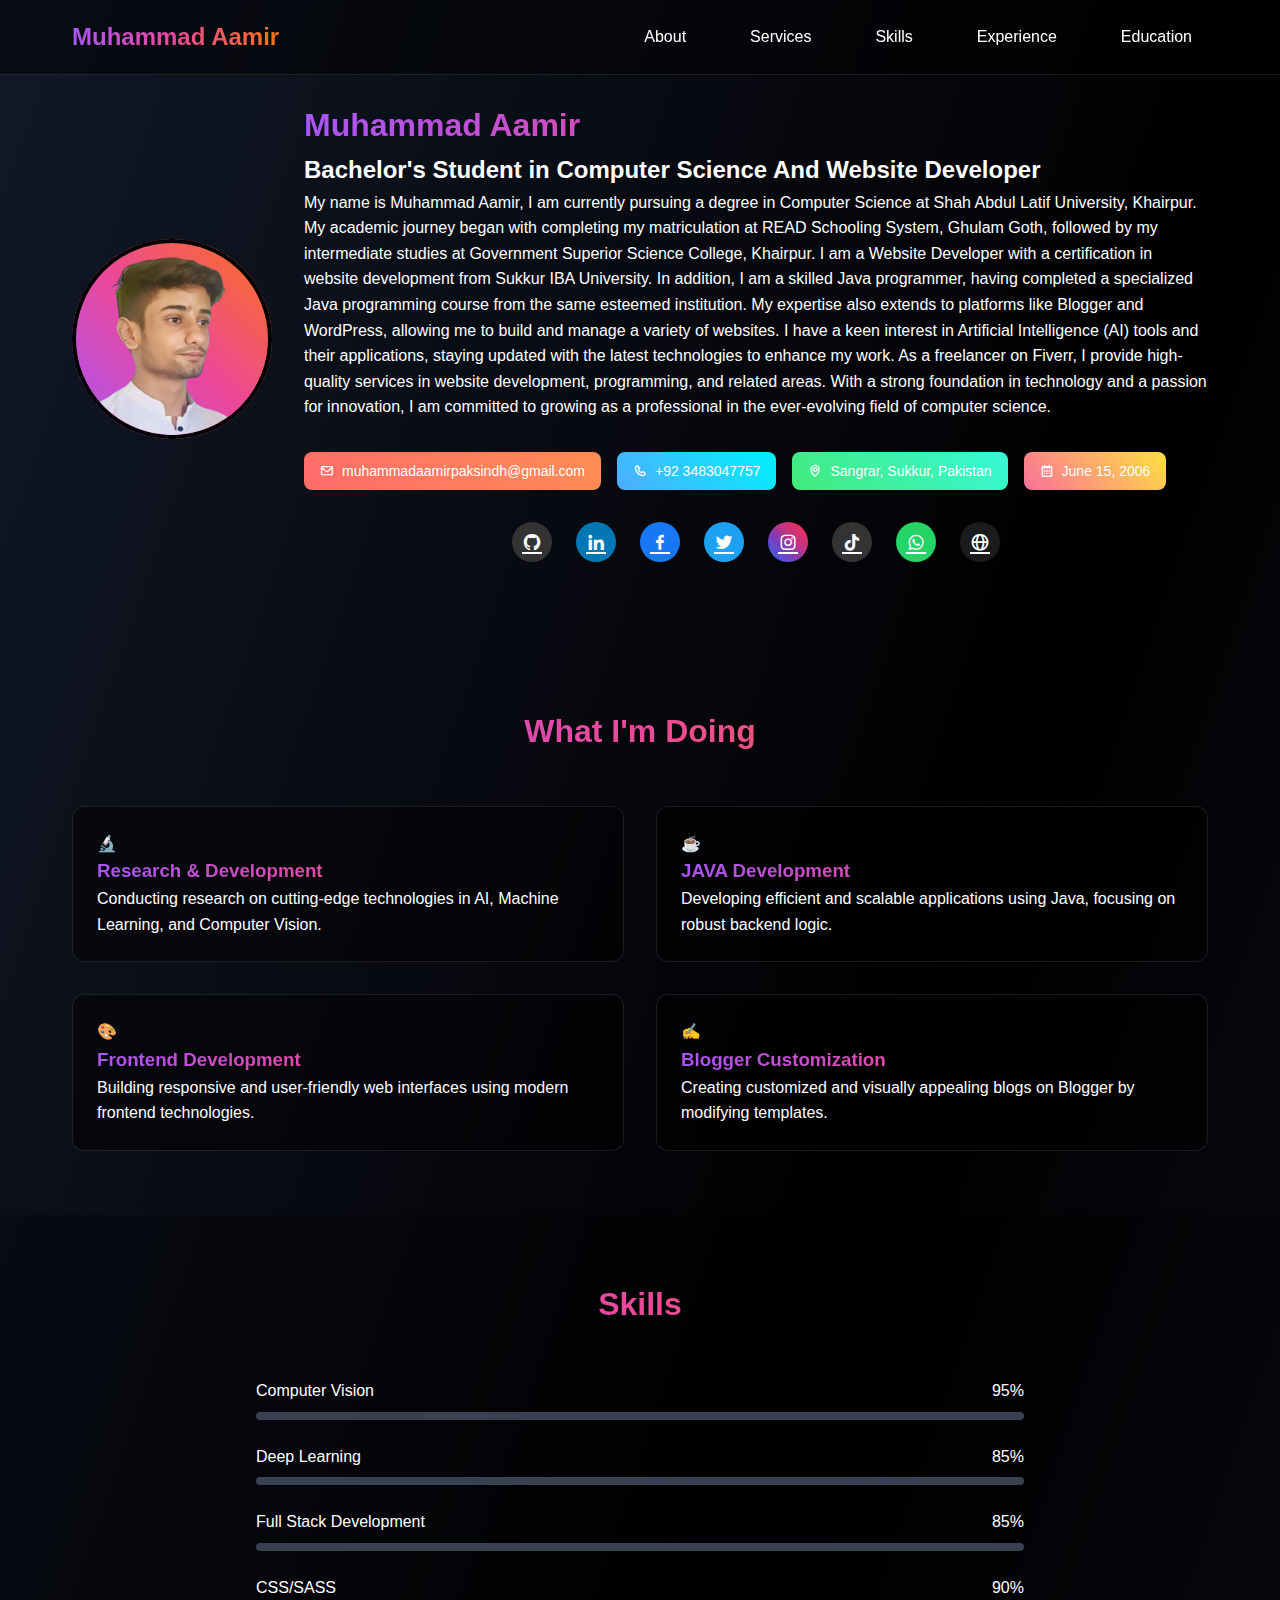
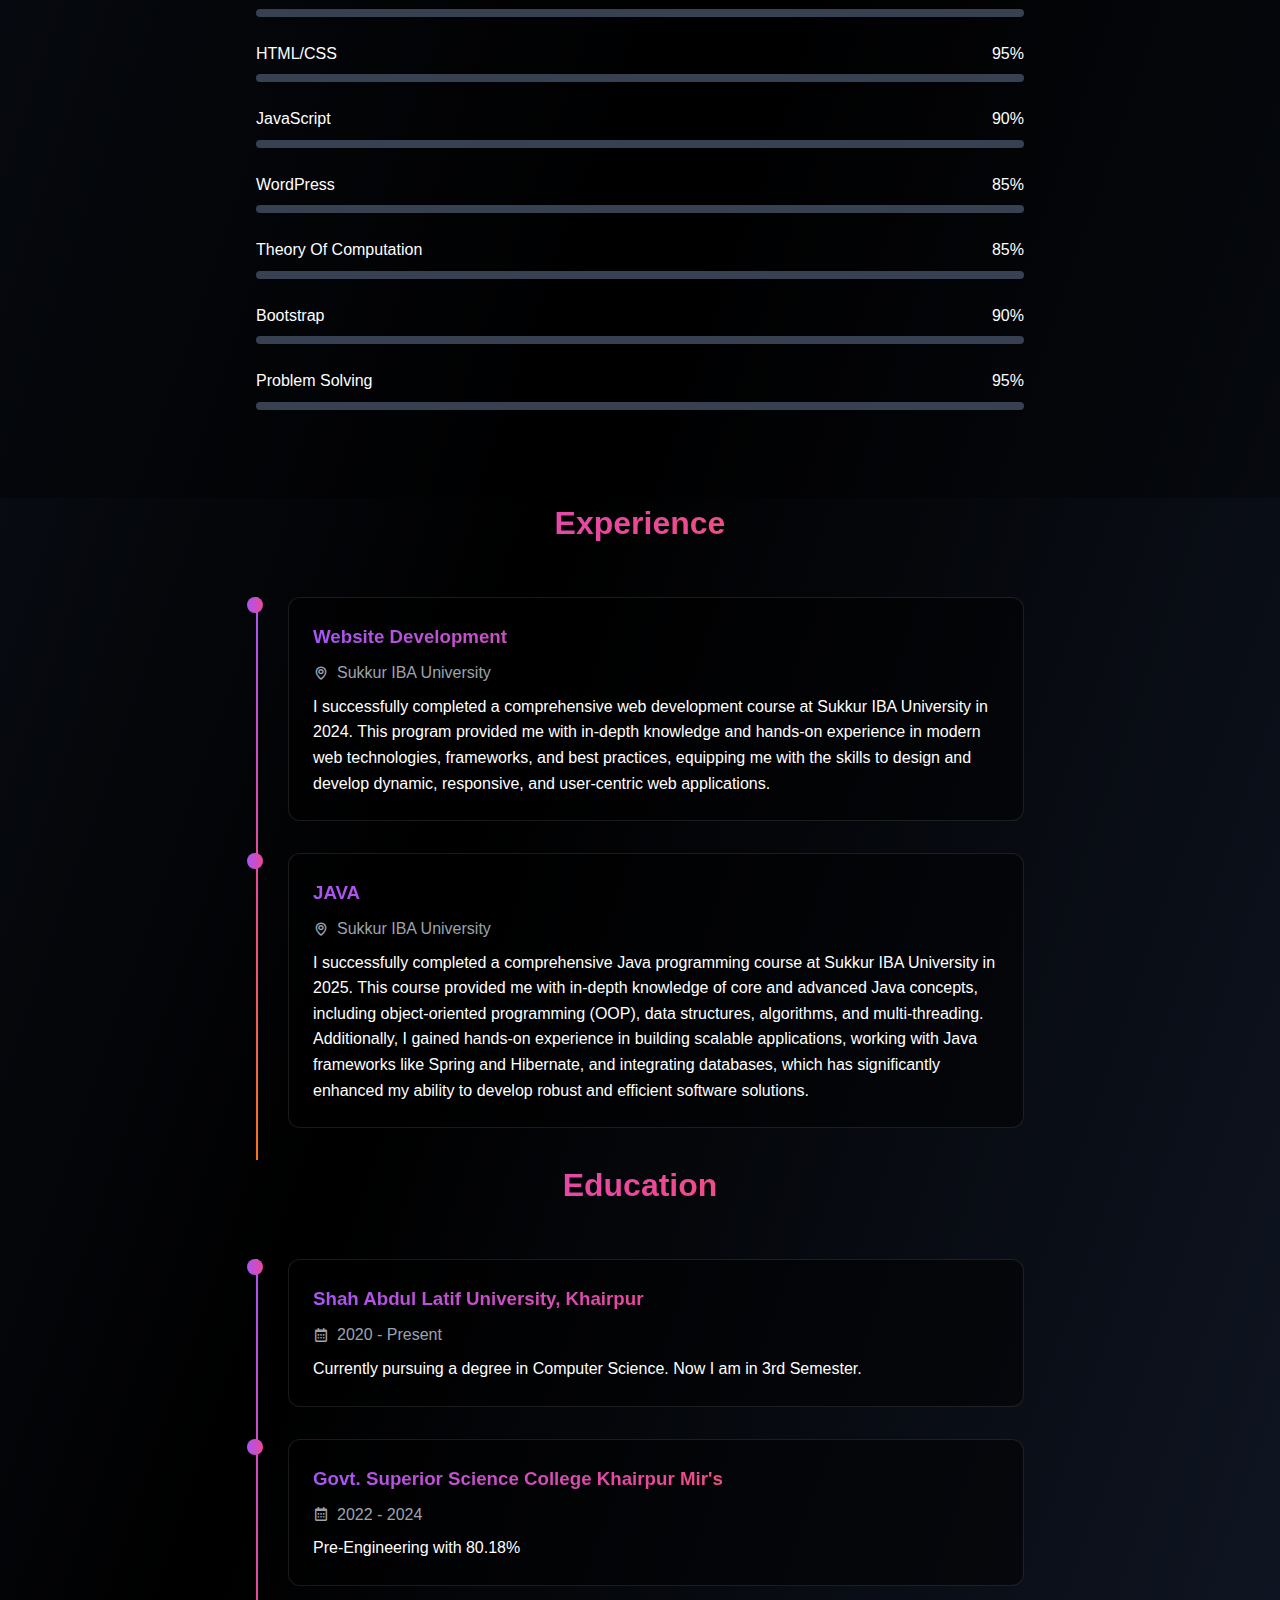
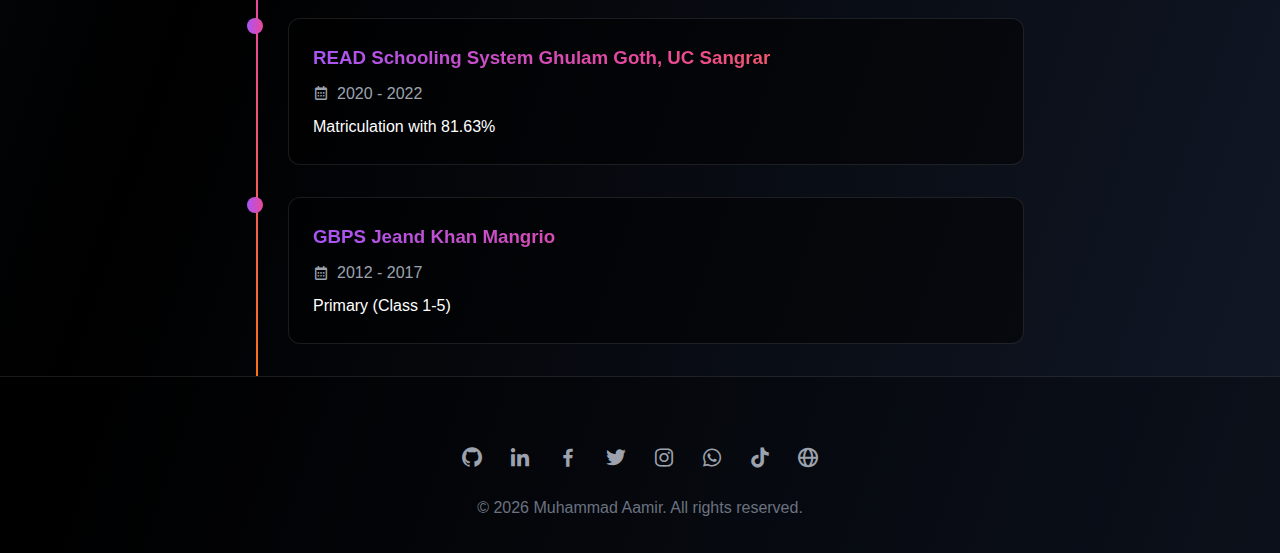
==== commit 71d4f8c3: "Update index.html" ====
--- a/index.html
+++ b/index.html
@@ -60,7 +60,7 @@
                         </div>
                         <div class="info-item phone-gradient animate-pulse">
                             <i class='bx bx-phone'></i>
-                            <span>+92 348304757</span>
+                            <span>+92 3483047757</span>
                         </div>
                         <div class="info-item location-gradient animate-bounce">
                             <i class='bx bx-map'></i>
@@ -206,4 +206,4 @@
 
     <script src="script.js"></script>
 </body>
-</html>+</html>
--- a/styles.css
+++ b/styles.css
@@ -205,15 +205,22 @@
     transform: translateY(-3px) rotate(360deg);
 }
 
-.github:hover { background: #333; }
-.linkedin:hover { background: #0077b5; }
-.facebook:hover { background: #1877f2; }
-.twitter:hover { background: #1da1f2; }
-.instagram:hover { 
+.github { background: #333; }
+.linkedin { background: #0077b5; }
+.facebook { background: #1877f2; }
+.twitter { background: #1da1f2; }
+.instagram { 
     background: linear-gradient(45deg, #405de6, #5851db, #833ab4, #c13584, #e1306c, #fd1d1d);
 }
-.youtube:hover { background: #ff0000; }
-.fiverr:hover { background: #1dbf73; }
+.youtube { background: #ff0000; }
+.fiverr { 
+    background: linear-gradient(45deg, #1e90ff, #00c853); 
+} /* Globe */
+
+.whatsapp { background: #25d366; } /* WhatsApp */
+.tiktok { 
+    background: linear-gradient( #333); 
+}
 
 /* Animations */
 @keyframes rotate {
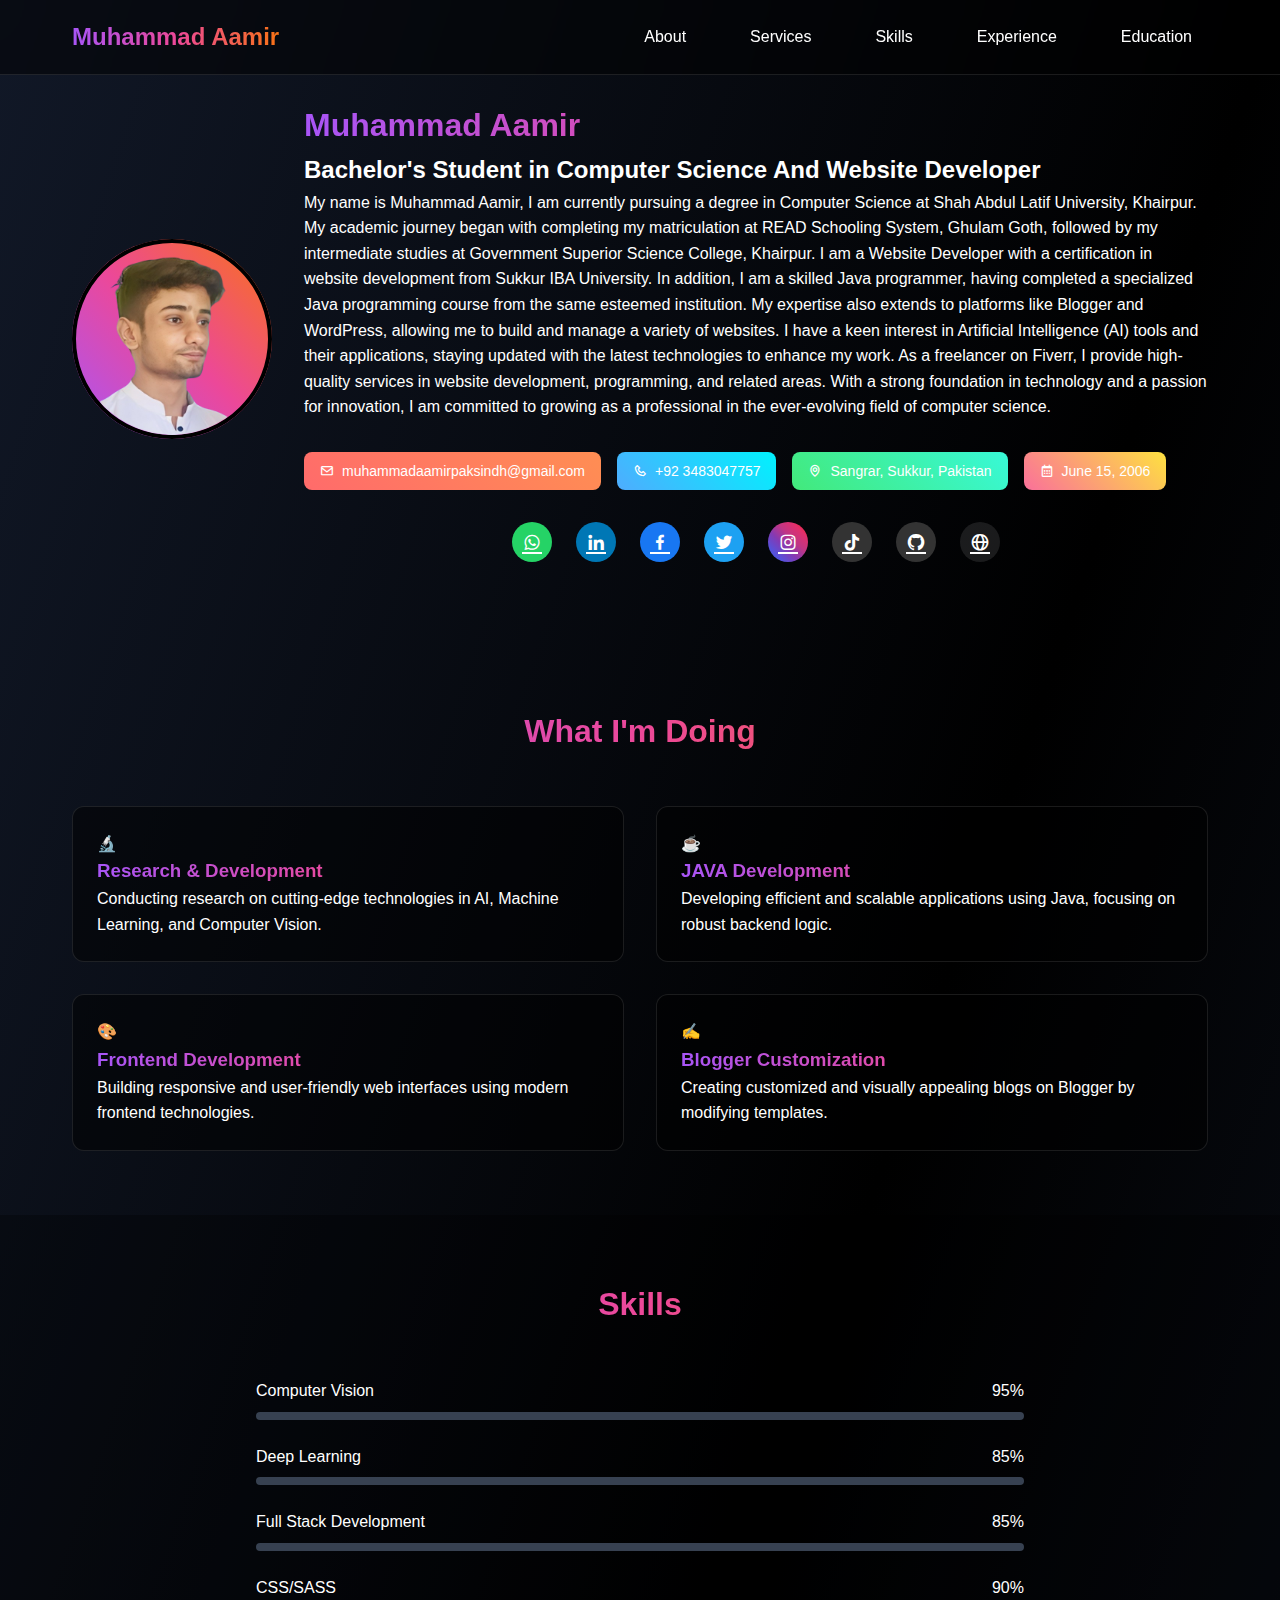
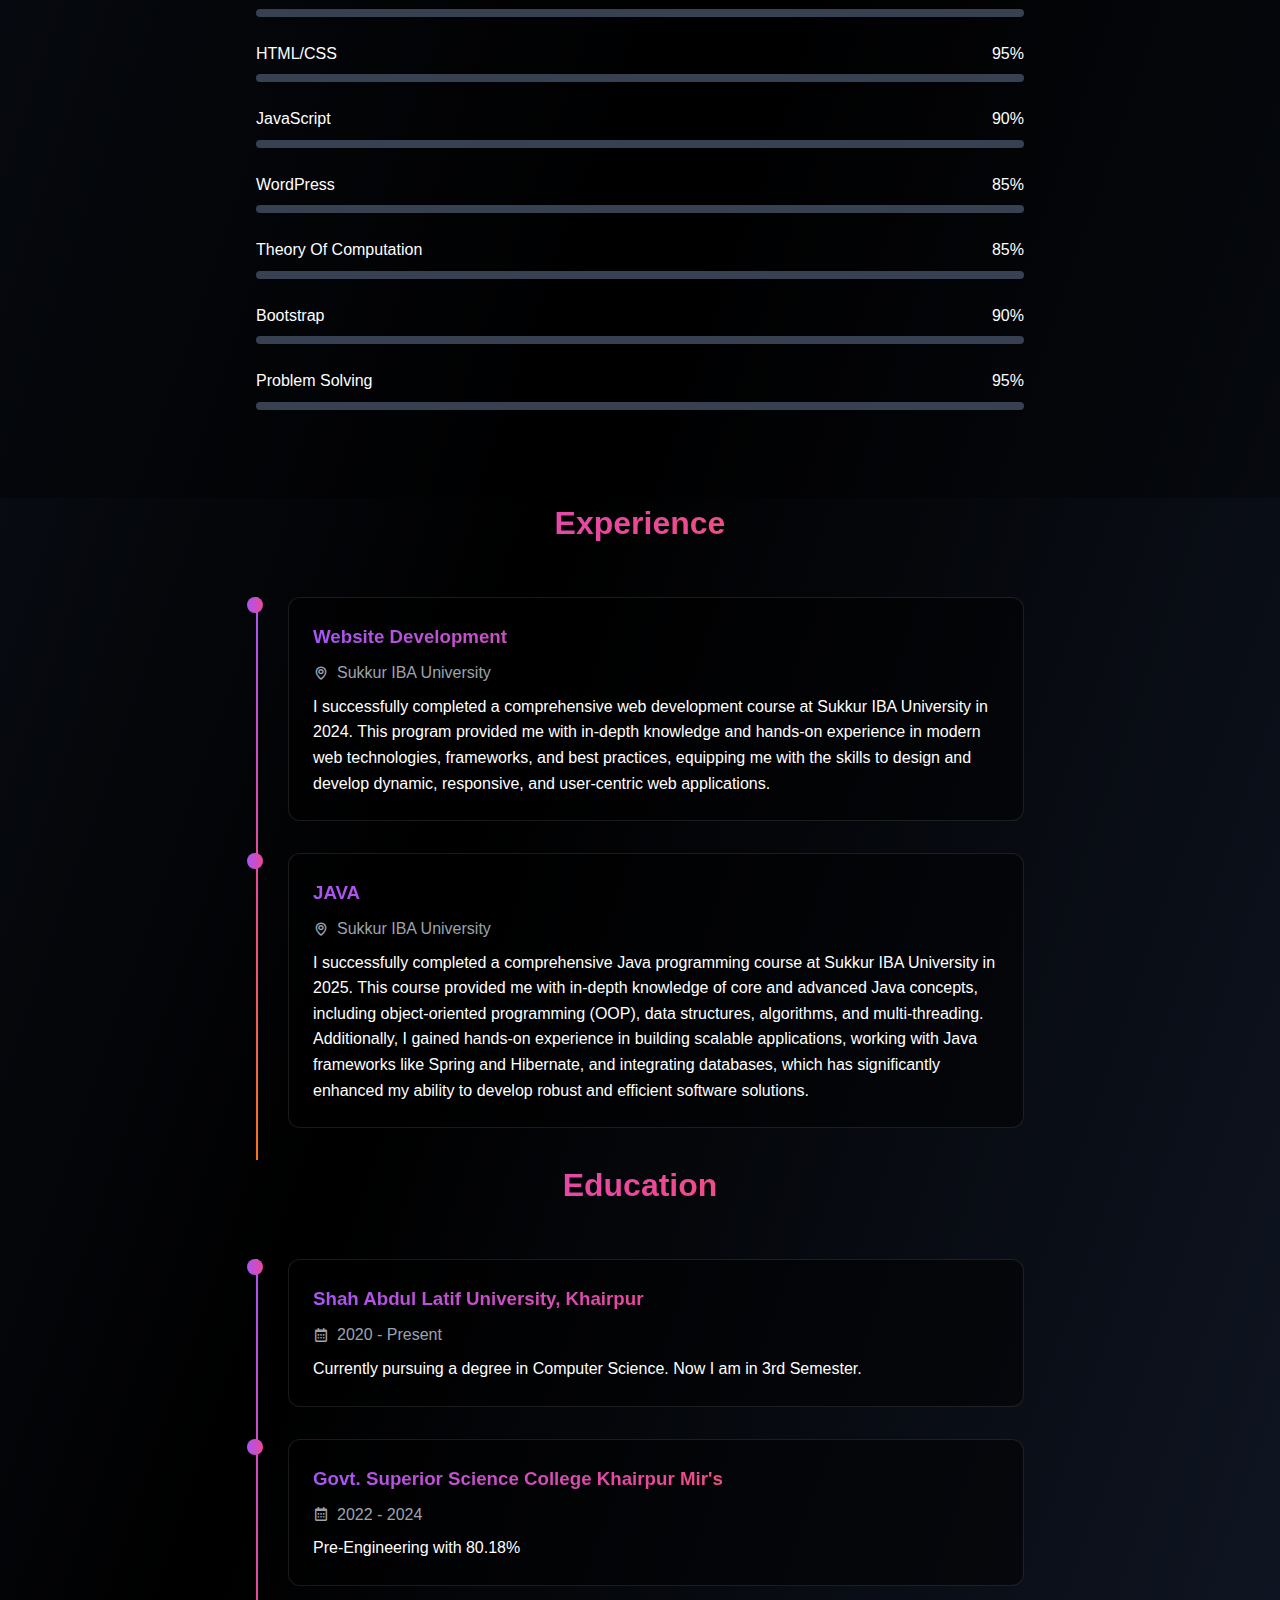
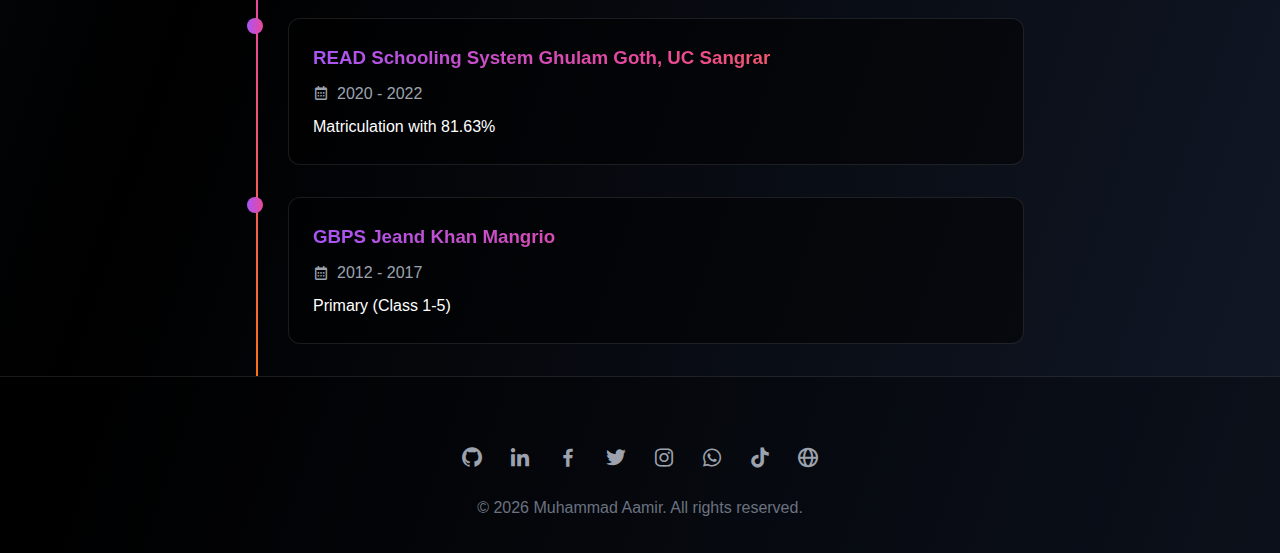
==== commit 9b06d9b7: "Update index.html" ====
--- a/index.html
+++ b/index.html
@@ -71,31 +71,32 @@
                             <span>June 15, 2006</span>
                         </div>
                     </div>
-
-                    <div class="social-links">
+                      <div class="social-links">    
+                     <a href="https://wa.me/+923483047757" class="social-icon whatsapp">
+                            <i class='bx bxl-whatsapp'></i>
+                        </a>
+                        <a href="https://www.linkedin.com/in/muhammad-aamir-islam/" class="social-icon linkedin">
+                            <i class='bx bxl-linkedin'></i>
+                        </a>
+                        <a href="https://www.facebook.com/MdAamirMangrio" class="social-icon facebook">
+                            <i class='bx bxl-facebook'></i>
+                        </a>
+                        <a href="https://x.com/MuhammadAmirIYI" class="social-icon twitter">
+                            <i class='bx bxl-twitter'></i>
+                        </a>
+                        <a href="https://www.instagram.com/aamir_sindh/" class="social-icon instagram">
+                            <i class='bx bxl-instagram'></i>
+                        </a>
+                      
+                        </a>
+                        <a href="https://www.tiktok.com/@aamir_islam" class="social-icon tiktok">
+                            <i class='bx bxl-tiktok'></i>
+                        </a>
+                    
                         <a href="https://github.com/mdaamirmangrio" class="social-icon github">
                             <i class='bx bxl-github'></i>
                         </a>
-                        <a href="https://www.linkedin.com/in/muhammad-aamir-islam/" class="social-icon linkedin">
-                            <i class='bx bxl-linkedin'></i>
-                        </a>
-                        <a href="https://www.facebook.com/MdAamirMangrio" class="social-icon facebook">
-                            <i class='bx bxl-facebook'></i>
-                        </a>
-                        <a href="https://x.com/MuhammadAmirIYI" class="social-icon twitter">
-                            <i class='bx bxl-twitter'></i>
-                        </a>
-                        <a href="https://www.instagram.com/aamir_sindh/" class="social-icon instagram">
-                            <i class='bx bxl-instagram'></i>
-                        </a>
-                      
-                        </a>
-                        <a href="https://www.tiktok.com/@aamir_islam" class="social-icon tiktok">
-                            <i class='bx bxl-tiktok'></i>
-                        </a>
-                        <a href="https://wa.me/+923483047757" class="social-icon whatsapp">
-                            <i class='bx bxl-whatsapp'></i>
-                        </a>
+                       
                     </a>
                     <a href="https://www.fiverr.com/aamirdeveloper1/" class="social-icon globe">
                         <i class='bx bx-globe'></i>
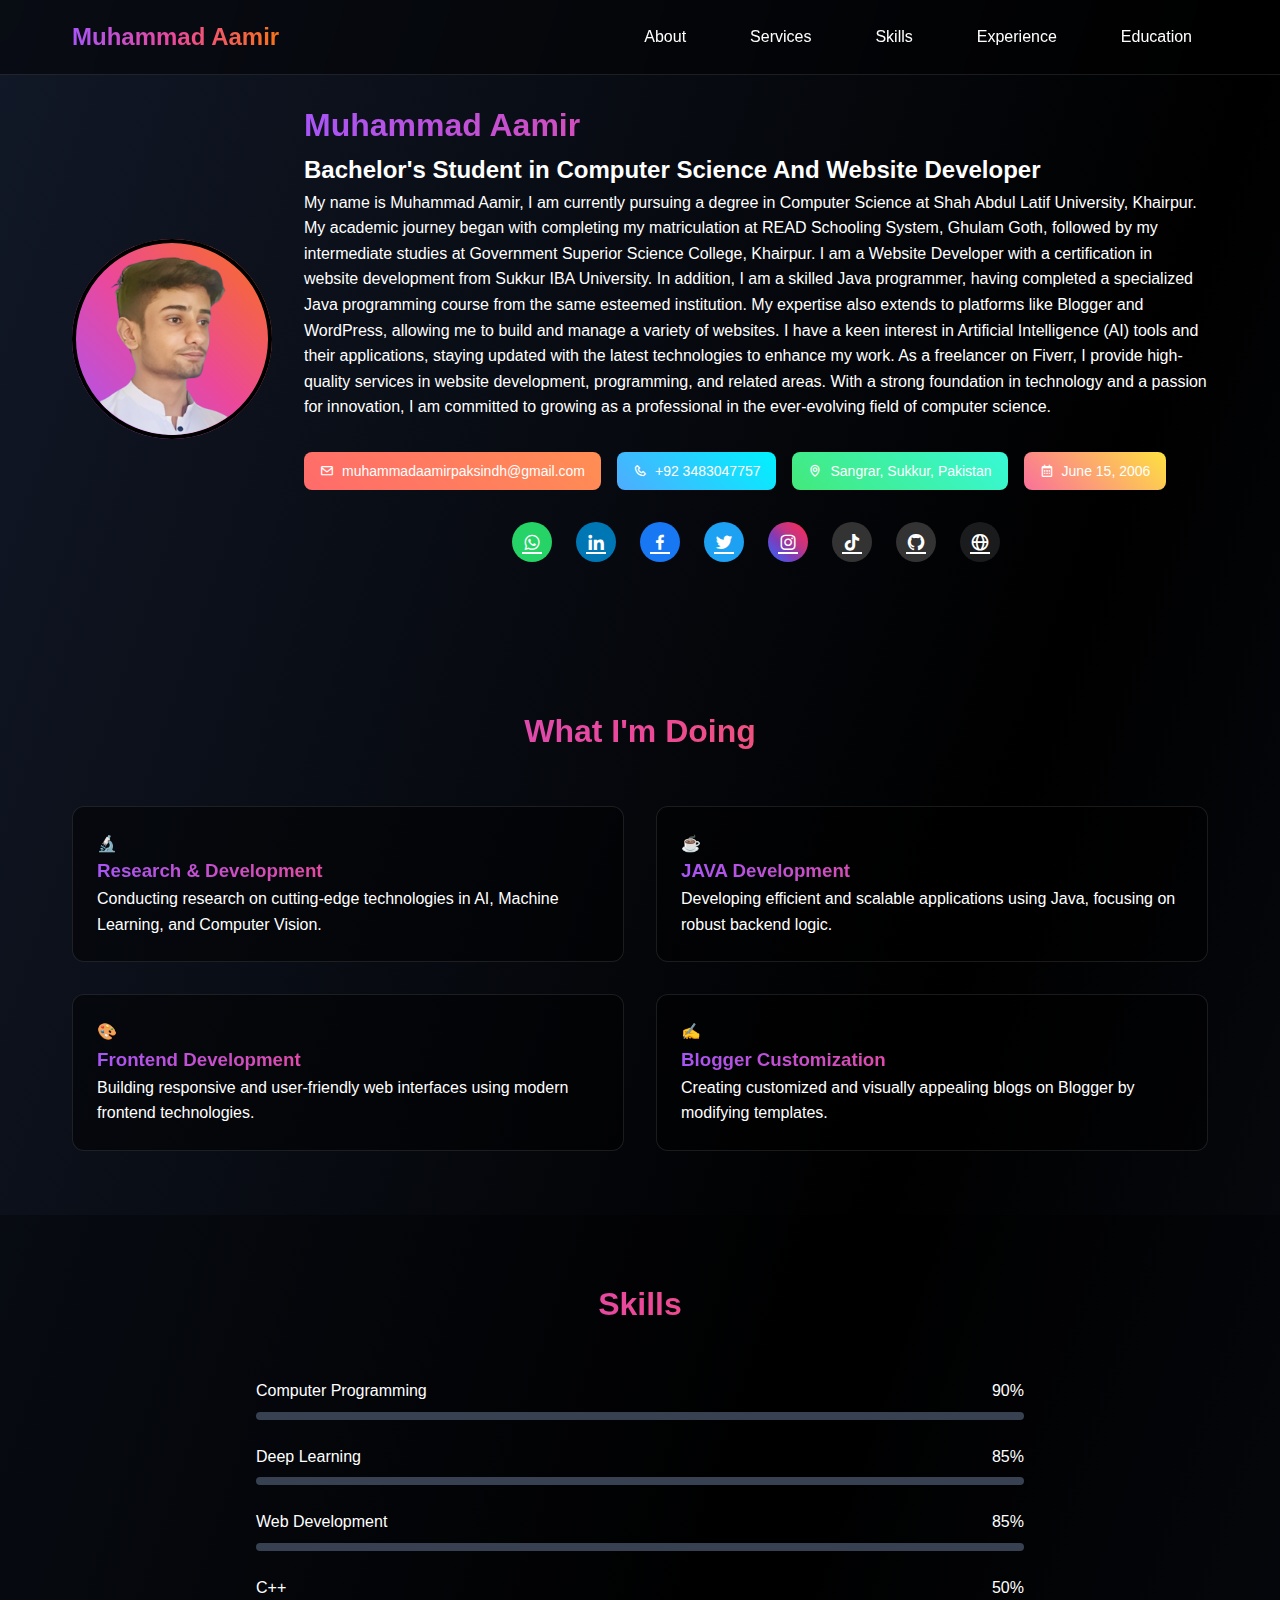
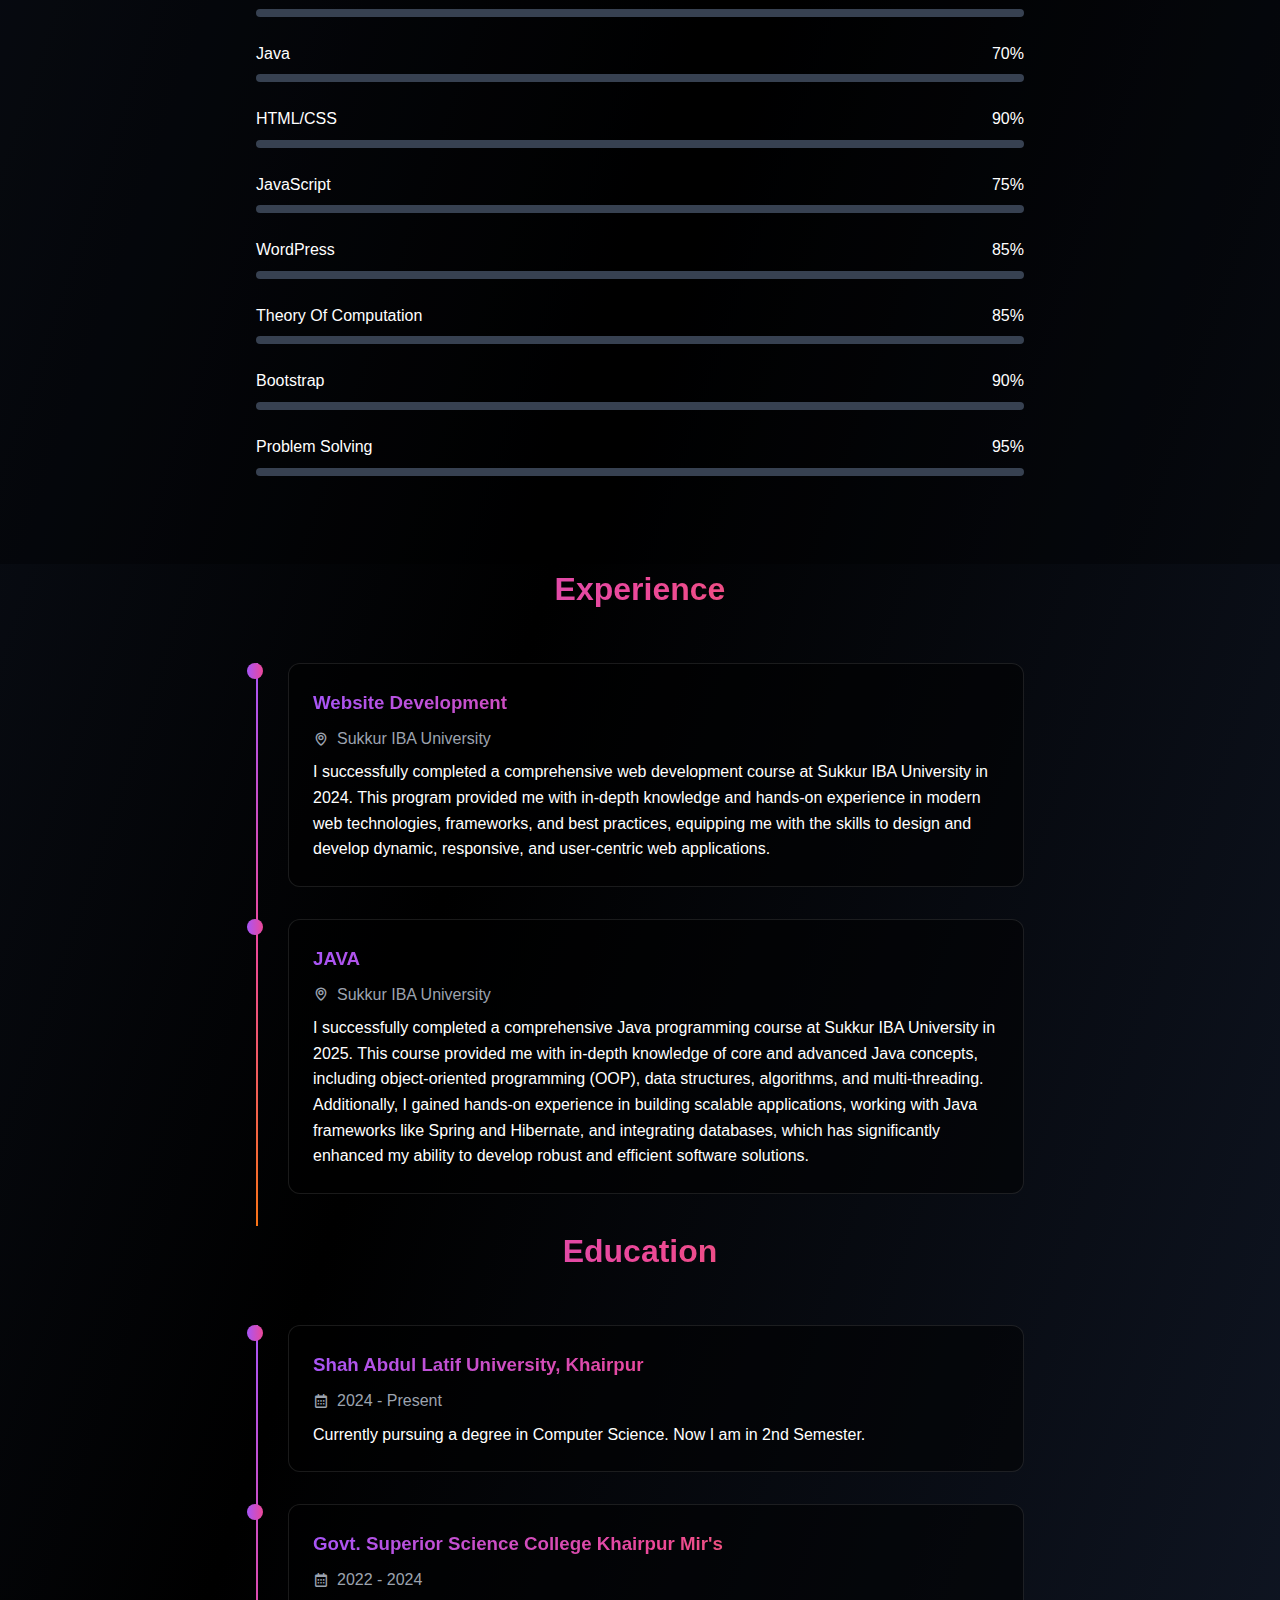
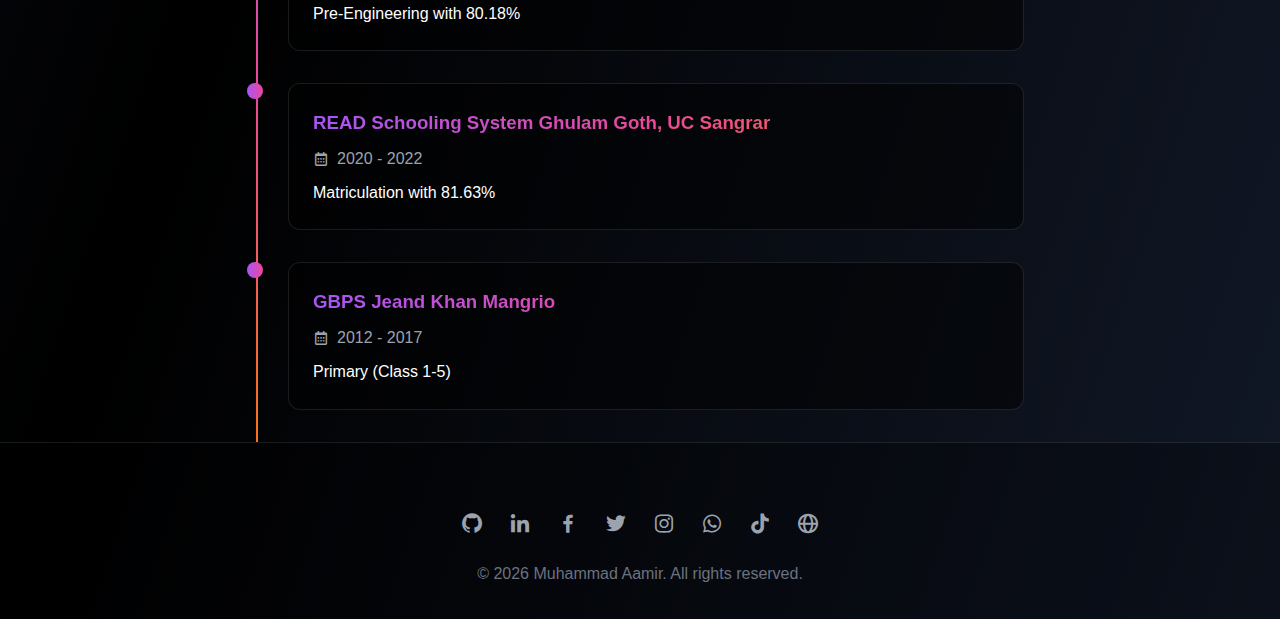
==== commit 914d14a1: "Update index.html" ====
--- a/index.html
+++ b/index.html
@@ -3,7 +3,7 @@
 <head>
     <meta charset="UTF-8">
     <meta name="viewport" content="width=device-width, initial-scale=1.0">
-    <title>Muhammad Aamir - Portfolio</title>
+    <title>Muhammad Aamir Mangrio</title>
     <link rel="stylesheet" href="styles.css">
     <link rel="icon" href="dp.png" type="image/x-icon">
     <link href="https://unpkg.com/boxicons@2.1.4/css/boxicons.min.css" rel="stylesheet">
